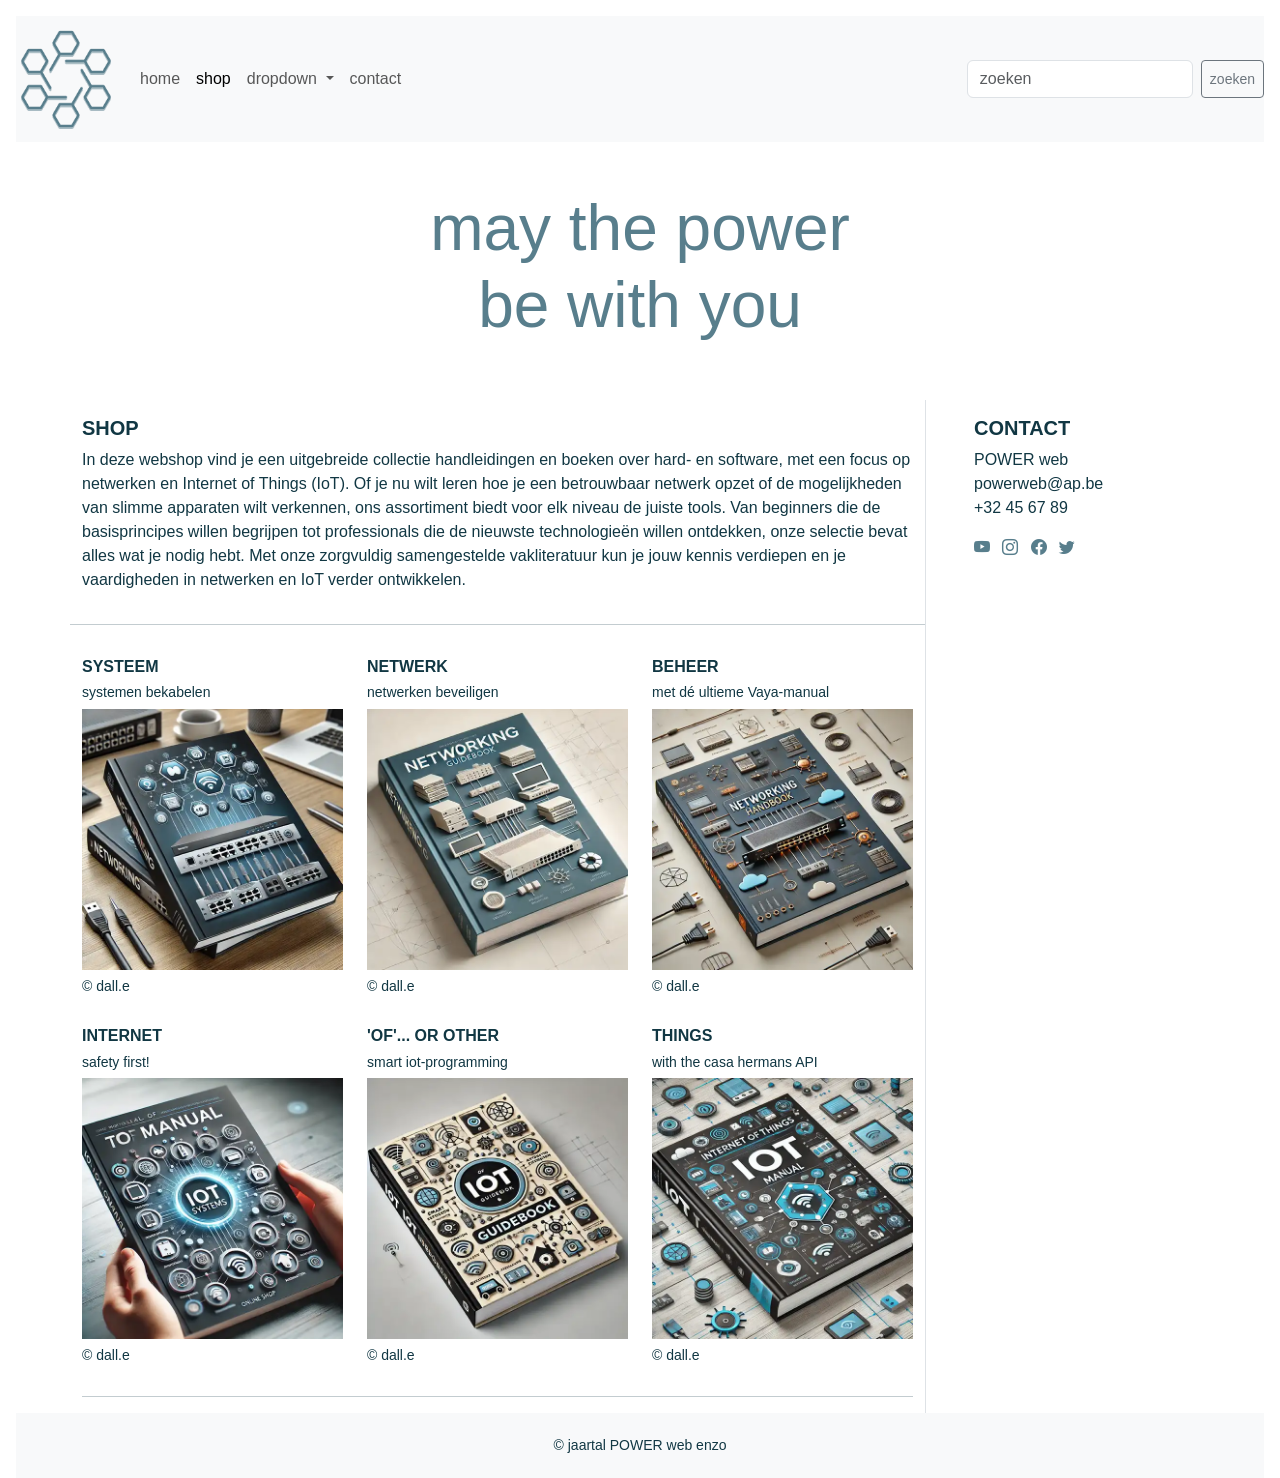
==== portofolio/index.html @ 8deacc4c "Add files via upload" ====
<!DOCTYPE html>
<html lang="nl-BE">

<head>
  <meta charset="UTF-8">
  <meta name="viewport" content="width=device-width, initial-scale=1.0">
  <title>shop</title>
  <!-- resetten van browsers -->
  <link rel="stylesheet" href="css/reset.css">
  <!-- Bootstrap CSS -->
  <link href="https://cdn.jsdelivr.net/npm/bootstrap@5.3.3/dist/css/bootstrap.min.css" rel="stylesheet"
    integrity="sha384-QWTKZyjpPEjISv5WaRU9OFeRpok6YctnYmDr5pNlyT2bRjXh0JMhjY6hW+ALEwIH" crossorigin="anonymous">
  <!-- Bootstrap CSS icons: https://icons.getbootstrap.com/#usage -->
  <link rel="stylesheet" href="https://cdn.jsdelivr.net/npm/bootstrap-icons@1.11.3/font/bootstrap-icons.min.css">
  <!-- JavaScript: Bootstrap Bundle with Popper -->
  <script src="https://cdn.jsdelivr.net/npm/bootstrap@5.3.3/dist/js/bootstrap.bundle.min.js"
    integrity="sha384-YvpcrYf0tY3lHB60NNkmXc5s9fDVZLESaAA55NDzOxhy9GkcIdslK1eN7N6jIeHz" crossorigin="anonymous" defer>
    </script>
  <!-- eigen geschreven css voor jouw html-bestand -->
  <link rel="stylesheet" href="css/style.css">
</head>

<body class="p-3 m-0 border-0 bd-example">
  <nav class="navbar navbar-expand-md bg-light container-fluid">
    <a class="navbar-brand" href="#"><img src="assets/images/logo.png" alt="POWER web" width="100" height="100">
    </a>
    <button class="navbar-toggler" type="button" data-bs-toggle="collapse" data-bs-target="#navbarSupportedContent"
      aria-controls="navbarSupportedContent" aria-expanded="false" aria-label="Toggle navigation">
      <span class="navbar-toggler-icon"></span>
    </button>
    <div class="collapse navbar-collapse" id="navbarSupportedContent">
      <ul class="navbar-nav me-auto mb-2 mb-lg-0">
        <li class="nav-item">
          <a class="nav-link" href="#">home</a>
        </li>
        <li class="nav-item">
          <a class="nav-link active" aria-current="page" href=" #">shop</a>
        </li>
        <li class="nav-item dropdown">
          <a class="nav-link dropdown-toggle" href="#" role="button" data-bs-toggle="dropdown" aria-expanded="false">
            dropdown
          </a>
          <ul class="dropdown-menu">
            <li><a class="dropdown-item" href="#">subpagina 1</a></li>
            <li><a class="dropdown-item" href="#">subpagina 2</a></li>
            <li><a class="dropdown-item" href="#">subpagina 3</a></li>
          </ul>
        </li>
        <li class="nav-item">
          <a class="nav-link" href="contact.html">contact</a>
        </li>
      </ul>
      <form class="d-flex" role="search">
        <input class="form-control me-2" type="search" placeholder="zoeken" aria-label="Search">
        <button class="btn btn-sm btn-outline-secondary" type="submit">zoeken</button>
      </form>
    </div>
  </nav>

  <header class="row m-5">
    <h1 class="col display-3 blauwgrijs text-center">may the power<br>be with you</h1>
  </header>

  <div class="container">
    <div class="row">
      <main class="col-md-9">
        <section id="shopintro" class="row">
          <article class="col-12 mb-3">
            <h2 class="text-uppercase fs-5 fw-bolder pt-3">shop</h2>
            <p>In deze webshop vind je een uitgebreide collectie handleidingen en boeken over hard- en software, met een
              focus op netwerken en Internet of Things (IoT). Of je nu wilt leren hoe je een betrouwbaar netwerk opzet
              of de mogelijkheden van slimme apparaten wilt verkennen, ons assortiment biedt voor elk niveau de juiste
              tools. Van beginners die de basisprincipes willen begrijpen tot professionals die de nieuwste
              technologieën willen ontdekken, onze selectie bevat alles wat je nodig hebt. Met onze zorgvuldig
              samengestelde vakliteratuur kun je jouw kennis verdiepen en je vaardigheden in netwerken en IoT verder
              ontwikkelen.</p>
          </article>
          <hr>

          <article class="shop-item col-12 col-sm-6 col-md-4">
            <h2 class="text-uppercase fs-6 fw-bolder pt-3">systeem</h2>
            <p class="h6 small">systemen bekabelen</p>
            <a href="#" rel="noopener">
              <figure>
                <img src="assets/images/boek-snb-1.webp" class="img-fluid" alt="foto van systeem"
                  title="systemen bekabelen">
                <figcaption class="h6 small mt-2">&copy; dall.e</figcaption>
              </figure>
            </a>
          </article>
          <article class="shop-item col-12 col-sm-6 col-md-4">
            <h2 class="text-uppercase fs-6 fw-bolder pt-3">netwerk</h2>
            <p class="h6 small">netwerken beveiligen</p>
            <a href="#" rel="noopener">
              <figure><img src="assets/images/boek-snb-2.webp" class="img-fluid" alt="foto van netwerk"
                  title="netwerken beveiligen">
                <figcaption class="h6 small mt-2">&copy; dall.e</figcaption>
              </figure>
            </a>
          </article>
          <article class="shop-item col-12 col-sm-6 col-md-4">
            <h2 class="text-uppercase fs-6 fw-bolder pt-3">beheer</h2>
            <p class="h6 small">met dé ultieme Vaya-manual</p>
            <a href="#" rel="noopener">
              <figure><img src="assets/images/boek-snb-3.webp" class="img-fluid" alt="foto van beheer"
                  title="dé ultieme Vaya-manual">
                <figcaption class="h6 small mt-2">&copy; dall.e</figcaption>
              </figure>
            </a>
          </article>
          <article class="shop-item col-12 col-sm-6 col-md-4">
            <h2 class="text-uppercase fs-6 fw-bolder pt-3">internet</h2>
            <p class="h6 small">safety first!</p>
            <a href="#" rel="noopener">
              <figure><img src="assets/images/boek-iot-1.webp" class="img-fluid" alt="foto van internet"
                  title="safety first!">
                <figcaption class="h6 small mt-2">&copy; dall.e</figcaption>
              </figure>
            </a>
          </article>
          <article class="shop-item col-12 col-sm-6 col-md-4">
            <h2 class="text-uppercase fs-6 fw-bolder pt-3">'of'... or other</h2>
            <p class="h6 small">smart iot-programming</p>
            <a href="#" rel="noopener">
              <figure><img src="assets/images/boek-iot-2.webp" class="img-fluid" alt="foto van iot boek"
                  title="smart iot-programming">
                <figcaption class="h6 small mt-2">&copy; dall.e</figcaption>
              </figure>
            </a>
          </article>
          <article class="shop-item col-12 col-sm-6 col-md-4">
            <h2 class="text-uppercase fs-6 fw-bolder pt-3">things</h2>
            <p class="h6 small">with the casa hermans API</p>
            <a href="#" rel="noopener">
              <figure><img src="assets/images/boek-iot-3.webp" class="img-fluid" alt="foto van things"
                  title="the casa hermans API">
                <figcaption class="h6 small mt-2">&copy; dall.e</figcaption>
              </figure>
            </a>
          </article>
        </section>
        <hr>
      </main>

      <aside class="col-md-3 border-start ps-5">
        <h2 class="text-uppercase fs-5 fw-bolder pt-3">contact</h2>
        <p>POWER web<br>
          <a href="mailto:powerweb@ap.be">powerweb@ap.be</a><br>
          +32 45 67 89
        </p>
        <ul class="list-inline socials">
          <li class="list-inline-item">
            <a href="https://www.youtube.com" target="_blank">
              <i class="bi bi-youtube blauwgrijs fs-6"></i>
            </a>
          </li>
          <li class="list-inline-item">
            <a href="https://www.instagram.com" target="_blank">
              <i class="bi bi-instagram blauwgrijs fs-6"></i>
            </a>
          </li>
          <li class="list-inline-item">
            <a href="https://www.facebook.com" target="_blank">
              <i class="bi bi-facebook blauwgrijs fs-6"></i>
            </a>
          </li>
          <li class="list-inline-item">
            <a href="https://twitter.com/" target="_blank">
              <i class="bi bi-twitter blauwgrijs fs-6"></i>
            </a>
          </li>
        </ul>
      </aside>
    </div>
  </div>
  <footer class="container-fluid bg-light text-center h6 small p-4">&copy; jaartal POWER web enzo</footer>
</body>

</html>
---- portofolio/css/style.css ----
html,
body {
  box-sizing: border-box;
  background-color: #fff;
  margin: 0;
  padding: 0;
  font-family: Arial, Helvetica, sans-serif;
  color: #113743;
  height: 100%;
  width: 100%;
}

a,
a:hover {
  text-decoration: none;
  color: #587e8c;
}

.blauwgrijs {
  color: #587e8c;
}

span {
  color: red;
}

.btn-primary {
  --bs-btn-color: #fff;
  --bs-btn-bg: #587e8c;
  --bs-btn-border-color: #587e8c;
  --bs-btn-hover-color: #fff;
  --bs-btn-hover-bg: #113743;
  --bs-btn-hover-border-color: #113743;
  --bs-btn-focus-shadow-rgb: 49, 132, 253;
  --bs-btn-active-color: #fff;
  --bs-btn-active-bg: #113743;
  --bs-btn-active-border-color: #113743;
  --bs-btn-active-shadow: inset 0 3px 5px rgba(0, 0, 0, 0.125);
  --bs-btn-disabled-color: #fff;
  --bs-btn-disabled-bg: #587e8c;
  --bs-btn-disabled-border-color: #587e8c
}
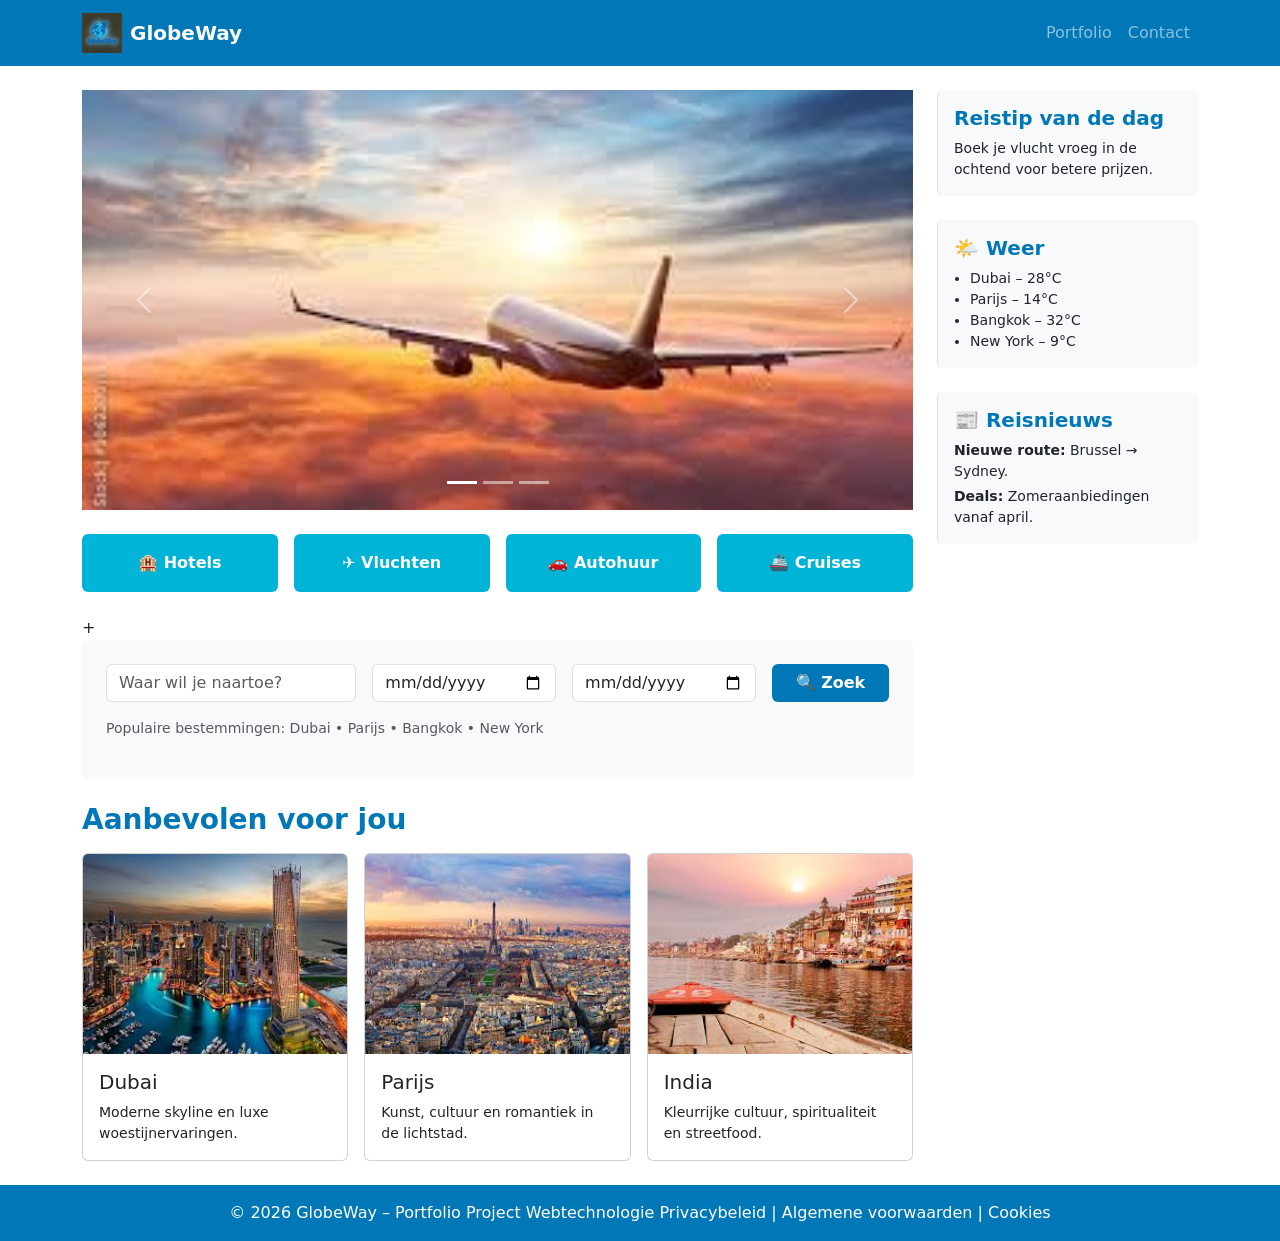
==== commit ffa37133: "Add files via upload" ====
--- a/portofolio/index.html
+++ b/portofolio/index.html
@@ -1,179 +1,266 @@
-<!DOCTYPE html>
-<html lang="nl-BE">
-
-<head>
-  <meta charset="UTF-8">
-  <meta name="viewport" content="width=device-width, initial-scale=1.0">
-  <title>shop</title>
-  <!-- resetten van browsers -->
-  <link rel="stylesheet" href="css/reset.css">
-  <!-- Bootstrap CSS -->
-  <link href="https://cdn.jsdelivr.net/npm/bootstrap@5.3.3/dist/css/bootstrap.min.css" rel="stylesheet"
-    integrity="sha384-QWTKZyjpPEjISv5WaRU9OFeRpok6YctnYmDr5pNlyT2bRjXh0JMhjY6hW+ALEwIH" crossorigin="anonymous">
-  <!-- Bootstrap CSS icons: https://icons.getbootstrap.com/#usage -->
-  <link rel="stylesheet" href="https://cdn.jsdelivr.net/npm/bootstrap-icons@1.11.3/font/bootstrap-icons.min.css">
-  <!-- JavaScript: Bootstrap Bundle with Popper -->
-  <script src="https://cdn.jsdelivr.net/npm/bootstrap@5.3.3/dist/js/bootstrap.bundle.min.js"
-    integrity="sha384-YvpcrYf0tY3lHB60NNkmXc5s9fDVZLESaAA55NDzOxhy9GkcIdslK1eN7N6jIeHz" crossorigin="anonymous" defer>
-    </script>
-  <!-- eigen geschreven css voor jouw html-bestand -->
-  <link rel="stylesheet" href="css/style.css">
-</head>
-
-<body class="p-3 m-0 border-0 bd-example">
-  <nav class="navbar navbar-expand-md bg-light container-fluid">
-    <a class="navbar-brand" href="#"><img src="assets/images/logo.png" alt="POWER web" width="100" height="100">
-    </a>
-    <button class="navbar-toggler" type="button" data-bs-toggle="collapse" data-bs-target="#navbarSupportedContent"
-      aria-controls="navbarSupportedContent" aria-expanded="false" aria-label="Toggle navigation">
-      <span class="navbar-toggler-icon"></span>
-    </button>
-    <div class="collapse navbar-collapse" id="navbarSupportedContent">
-      <ul class="navbar-nav me-auto mb-2 mb-lg-0">
-        <li class="nav-item">
-          <a class="nav-link" href="#">home</a>
-        </li>
-        <li class="nav-item">
-          <a class="nav-link active" aria-current="page" href=" #">shop</a>
-        </li>
-        <li class="nav-item dropdown">
-          <a class="nav-link dropdown-toggle" href="#" role="button" data-bs-toggle="dropdown" aria-expanded="false">
-            dropdown
-          </a>
-          <ul class="dropdown-menu">
-            <li><a class="dropdown-item" href="#">subpagina 1</a></li>
-            <li><a class="dropdown-item" href="#">subpagina 2</a></li>
-            <li><a class="dropdown-item" href="#">subpagina 3</a></li>
+<!doctype html>
+<html lang="nl">
+  <head>
+    <meta charset="UTF-8" />
+    <meta name="viewport" content="width=device-width, initial-scale=1.0" />
+    <title>GlobeWay</title>
+    <link rel="stylesheet" href="css/reset.css" />
+    <link
+      href="https://cdn.jsdelivr.net/npm/bootstrap@5.3.3/dist/css/bootstrap.min.css"
+      rel="stylesheet"
+      integrity="sha384-QWTKZyjpPEjISv5WaRU9OFeRpok6YctnYmDr5pNlyT2bRjXh0JMhjY6hW+ALEwIH"
+      crossorigin="anonymous"
+    />
+    <link
+      rel="stylesheet"
+      href="https://cdn.jsdelivr.net/npm/bootstrap-icons@1.11.3/font/bootstrap-icons.min.css"
+    />
+    <script
+      src="https://cdn.jsdelivr.net/npm/bootstrap@5.3.3/dist/js/bootstrap.bundle.min.js"
+      integrity="sha384-YvpcrYf0tY3lHB60NNkmXc5s9fDVZLESaAA55NDzOxhy9GkcIdslK1eN7N6jIeHz"
+      crossorigin="anonymous"
+      defer
+    ></script>
+    <link rel="stylesheet" href="css/style.css" />
+  </head>
+
+  <body>
+    <nav class="navbar navbar-expand-lg navbar-dark bg-primary-blue">
+      <div class="container">
+        <a class="navbar-brand d-flex align-items-center" href="#">
+          <img src="assets/images/logo.png" height="40" class="me-2" />
+          <strong>GlobeWay</strong>
+        </a>
+
+        <button
+          class="navbar-toggler border-0"
+          type="button"
+          data-bs-toggle="collapse"
+          data-bs-target="#navMenu"
+        >
+          <span class="navbar-toggler-icon"></span>
+        </button>
+
+        <div class="collapse navbar-collapse justify-content-end" id="navMenu">
+          <ul class="navbar-nav">
+            <li class="nav-item">
+              <a class="nav-link" href="portfolio.html">Portfolio</a>
+            </li>
+
+            <li class="nav-item">
+              <a class="nav-link" href="contact.html">Contact</a>
+            </li>
           </ul>
-        </li>
-        <li class="nav-item">
-          <a class="nav-link" href="contact.html">contact</a>
-        </li>
-      </ul>
-      <form class="d-flex" role="search">
-        <input class="form-control me-2" type="search" placeholder="zoeken" aria-label="Search">
-        <button class="btn btn-sm btn-outline-secondary" type="submit">zoeken</button>
-      </form>
-    </div>
-  </nav>
-
-  <header class="row m-5">
-    <h1 class="col display-3 blauwgrijs text-center">may the power<br>be with you</h1>
-  </header>
-
-  <div class="container">
-    <div class="row">
-      <main class="col-md-9">
-        <section id="shopintro" class="row">
-          <article class="col-12 mb-3">
-            <h2 class="text-uppercase fs-5 fw-bolder pt-3">shop</h2>
-            <p>In deze webshop vind je een uitgebreide collectie handleidingen en boeken over hard- en software, met een
-              focus op netwerken en Internet of Things (IoT). Of je nu wilt leren hoe je een betrouwbaar netwerk opzet
-              of de mogelijkheden van slimme apparaten wilt verkennen, ons assortiment biedt voor elk niveau de juiste
-              tools. Van beginners die de basisprincipes willen begrijpen tot professionals die de nieuwste
-              technologieën willen ontdekken, onze selectie bevat alles wat je nodig hebt. Met onze zorgvuldig
-              samengestelde vakliteratuur kun je jouw kennis verdiepen en je vaardigheden in netwerken en IoT verder
-              ontwikkelen.</p>
-          </article>
-          <hr>
-
-          <article class="shop-item col-12 col-sm-6 col-md-4">
-            <h2 class="text-uppercase fs-6 fw-bolder pt-3">systeem</h2>
-            <p class="h6 small">systemen bekabelen</p>
-            <a href="#" rel="noopener">
-              <figure>
-                <img src="assets/images/boek-snb-1.webp" class="img-fluid" alt="foto van systeem"
-                  title="systemen bekabelen">
-                <figcaption class="h6 small mt-2">&copy; dall.e</figcaption>
-              </figure>
-            </a>
-          </article>
-          <article class="shop-item col-12 col-sm-6 col-md-4">
-            <h2 class="text-uppercase fs-6 fw-bolder pt-3">netwerk</h2>
-            <p class="h6 small">netwerken beveiligen</p>
-            <a href="#" rel="noopener">
-              <figure><img src="assets/images/boek-snb-2.webp" class="img-fluid" alt="foto van netwerk"
-                  title="netwerken beveiligen">
-                <figcaption class="h6 small mt-2">&copy; dall.e</figcaption>
-              </figure>
-            </a>
-          </article>
-          <article class="shop-item col-12 col-sm-6 col-md-4">
-            <h2 class="text-uppercase fs-6 fw-bolder pt-3">beheer</h2>
-            <p class="h6 small">met dé ultieme Vaya-manual</p>
-            <a href="#" rel="noopener">
-              <figure><img src="assets/images/boek-snb-3.webp" class="img-fluid" alt="foto van beheer"
-                  title="dé ultieme Vaya-manual">
-                <figcaption class="h6 small mt-2">&copy; dall.e</figcaption>
-              </figure>
-            </a>
-          </article>
-          <article class="shop-item col-12 col-sm-6 col-md-4">
-            <h2 class="text-uppercase fs-6 fw-bolder pt-3">internet</h2>
-            <p class="h6 small">safety first!</p>
-            <a href="#" rel="noopener">
-              <figure><img src="assets/images/boek-iot-1.webp" class="img-fluid" alt="foto van internet"
-                  title="safety first!">
-                <figcaption class="h6 small mt-2">&copy; dall.e</figcaption>
-              </figure>
-            </a>
-          </article>
-          <article class="shop-item col-12 col-sm-6 col-md-4">
-            <h2 class="text-uppercase fs-6 fw-bolder pt-3">'of'... or other</h2>
-            <p class="h6 small">smart iot-programming</p>
-            <a href="#" rel="noopener">
-              <figure><img src="assets/images/boek-iot-2.webp" class="img-fluid" alt="foto van iot boek"
-                  title="smart iot-programming">
-                <figcaption class="h6 small mt-2">&copy; dall.e</figcaption>
-              </figure>
-            </a>
-          </article>
-          <article class="shop-item col-12 col-sm-6 col-md-4">
-            <h2 class="text-uppercase fs-6 fw-bolder pt-3">things</h2>
-            <p class="h6 small">with the casa hermans API</p>
-            <a href="#" rel="noopener">
-              <figure><img src="assets/images/boek-iot-3.webp" class="img-fluid" alt="foto van things"
-                  title="the casa hermans API">
-                <figcaption class="h6 small mt-2">&copy; dall.e</figcaption>
-              </figure>
-            </a>
-          </article>
-        </section>
-        <hr>
-      </main>
-
-      <aside class="col-md-3 border-start ps-5">
-        <h2 class="text-uppercase fs-5 fw-bolder pt-3">contact</h2>
-        <p>POWER web<br>
-          <a href="mailto:powerweb@ap.be">powerweb@ap.be</a><br>
-          +32 45 67 89
-        </p>
-        <ul class="list-inline socials">
-          <li class="list-inline-item">
-            <a href="https://www.youtube.com" target="_blank">
-              <i class="bi bi-youtube blauwgrijs fs-6"></i>
-            </a>
-          </li>
-          <li class="list-inline-item">
-            <a href="https://www.instagram.com" target="_blank">
-              <i class="bi bi-instagram blauwgrijs fs-6"></i>
-            </a>
-          </li>
-          <li class="list-inline-item">
-            <a href="https://www.facebook.com" target="_blank">
-              <i class="bi bi-facebook blauwgrijs fs-6"></i>
-            </a>
-          </li>
-          <li class="list-inline-item">
-            <a href="https://twitter.com/" target="_blank">
-              <i class="bi bi-twitter blauwgrijs fs-6"></i>
-            </a>
-          </li>
-        </ul>
-      </aside>
-    </div>
-  </div>
-  <footer class="container-fluid bg-light text-center h6 small p-4">&copy; jaartal POWER web enzo</footer>
-</body>
-
-</html>+        </div>
+      </div>
+    </nav>
+
+    <main class="container my-4">
+      <div class="row g-4">
+        <!-- MAIN CONTENT -->
+        <div class="col-lg-9">
+          <!-- SLIDER -->
+          <div id="hero" class="carousel slide mb-4" data-bs-ride="carousel">
+            <div class="carousel-indicators">
+              <button
+                type="button"
+                data-bs-target="#hero"
+                data-bs-slide-to="0"
+                class="active"
+              ></button>
+              <button
+                type="button"
+                data-bs-target="#hero"
+                data-bs-slide-to="1"
+              ></button>
+              <button
+                type="button"
+                data-bs-target="#hero"
+                data-bs-slide-to="2"
+              ></button>
+            </div>
+
+            <div class="carousel-inner">
+              <div class="carousel-item active">
+                <img
+                  src="assets/images/s1.jpg"
+                  class="d-block w-100 hero-img"
+                />
+              </div>
+              <div class="carousel-item">
+                <img
+                  src="assets/images/s2.jpg"
+                  class="d-block w-100 hero-img"
+                />
+              </div>
+              <div class="carousel-item">
+                <img
+                  src="assets/images/s3.jpg"
+                  class="d-block w-100 hero-img"
+                />
+              </div>
+            </div>
+
+            <button
+              class="carousel-control-prev"
+              type="button"
+              data-bs-target="#hero"
+              data-bs-slide="prev"
+            >
+              <span class="carousel-control-prev-icon"></span>
+            </button>
+            <button
+              class="carousel-control-next"
+              type="button"
+              data-bs-target="#hero"
+              data-bs-slide="next"
+            >
+              <span class="carousel-control-next-icon"></span>
+            </button>
+          </div>
+
+          <div class="row text-center g-3 mb-4">
+            <div class="col-6 col-md-3">
+              <button class="btn btn-accent w-100 py-3 fw-bold">
+                🏨 Hotels
+              </button>
+            </div>
+            <div class="col-6 col-md-3">
+              <button class="btn btn-accent w-100 py-3 fw-bold">
+                ✈️ Vluchten
+              </button>
+            </div>
+            <div class="col-6 col-md-3">
+              <button class="btn btn-accent w-100 py-3 fw-bold">
+                🚗 Autohuur
+              </button>
+            </div>
+            <div class="col-6 col-md-3">
+              <button class="btn btn-accent w-100 py-3 fw-bold">
+                🚢 Cruises
+              </button>
+            </div>
+          </div>
+
+          +
+          <div class="p-4 bg-light rounded mb-4">
+            <form class="row g-3">
+              <div class="col-md-4">
+                <input
+                  type="text"
+                  class="form-control"
+                  placeholder="Waar wil je naartoe?"
+                />
+              </div>
+              <div class="col-md-3">
+                <input type="date" class="form-control" />
+              </div>
+              <div class="col-md-3">
+                <input type="date" class="form-control" />
+              </div>
+              <div class="col-md-2 d-grid">
+                <button class="btn btn-primary-blue fw-bold">🔍 Zoek</button>
+              </div>
+            </form>
+
+            <p class="mt-3 small text-muted">
+              Populaire bestemmingen: Dubai • Parijs • Bangkok • New York
+            </p>
+          </div>
+
+          <h3 class="text-primary-blue fw-bold mb-3">Aanbevolen voor jou</h3>
+
+          <div class="row g-3">
+            <div class="col-md-4">
+              <div class="card">
+                <img
+                  src="[data-uri]"
+                  height="200px"
+                  class="card-img-top"
+                />
+                <div class="card-body">
+                  <h5 class="card-title">Dubai</h5>
+                  <p class="card-text small">
+                    Moderne skyline en luxe woestijnervaringen.
+                  </p>
+                </div>
+              </div>
+            </div>
+
+            <div class="col-md-4">
+              <div class="card">
+                <img
+                  src="[data-uri]"
+                  height="200px"
+                  class="card-img-top"
+                />
+                <div class="card-body">
+                  <h5 class="card-title">Parijs</h5>
+                  <p class="card-text small">
+                    Kunst, cultuur en romantiek in de lichtstad.
+                  </p>
+                </div>
+              </div>
+            </div>
+
+            <div class="col-md-4">
+              <div class="card">
+                <img
+                  src="[data-uri]"
+                  height="200px"
+                  class="card-img-top"
+                />
+                <div class="card-body">
+                  <h5 class="card-title">India</h5>
+                  <p class="card-text small">
+                    Kleurrijke cultuur, spiritualiteit en streetfood.
+                  </p>
+                </div>
+              </div>
+            </div>
+          </div>
+        </div>
+
+        <aside class="col-lg-3">
+          <div
+            class="p-3 bg-light border-start border-primary-blue rounded mb-4"
+          >
+            <h5 class="fw-bold text-primary-blue">Reistip van de dag</h5>
+            <p class="small mb-0">
+              Boek je vlucht vroeg in de ochtend voor betere prijzen.
+            </p>
+          </div>
+
+          <div
+            class="p-3 bg-light border-start border-primary-blue rounded mb-4"
+          >
+            <h5 class="fw-bold text-primary-blue">🌤️ Weer</h5>
+            <ul class="small ps-3 mb-0">
+              <li>Dubai – 28°C</li>
+              <li>Parijs – 14°C</li>
+              <li>Bangkok – 32°C</li>
+              <li>New York – 9°C</li>
+            </ul>
+          </div>
+
+          <div class="p-3 bg-light border-start border-primary-blue rounded">
+            <h5 class="fw-bold text-primary-blue">📰 Reisnieuws</h5>
+            <p class="small mb-1">
+              <strong>Nieuwe route:</strong> Brussel → Sydney.
+            </p>
+            <p class="small mb-0">
+              <strong>Deals:</strong> Zomeraanbiedingen vanaf april.
+            </p>
+          </div>
+        </aside>
+      </div>
+    </main>
+
+    <footer class="bg-primary-blue text-white text-center py-3 mt-4">
+      © 2026 GlobeWay – Portfolio Project Webtechnologie Privacybeleid |
+      Algemene voorwaarden | Cookies
+    </footer>
+
+    <script src="https://cdn.jsdelivr.net/npm/bootstrap@5.3.3/dist/js/bootstrap.bundle.min.js"></script>
+  </body>
+</html>
--- a/portofolio/css/style.css
+++ b/portofolio/css/style.css
@@ -1,42 +1,27 @@
-html,
-body {
-  box-sizing: border-box;
-  background-color: #fff;
-  margin: 0;
-  padding: 0;
-  font-family: Arial, Helvetica, sans-serif;
-  color: #113743;
-  height: 100%;
-  width: 100%;
+/* variable gebruiken voor kleuren doorheen de website */
+.bg-primary-blue {
+  background-color: #0077b6;
 }
 
-a,
-a:hover {
-  text-decoration: none;
-  color: #587e8c;
+.text-primary-blue {
+  color: #0077b6;
 }
 
-.blauwgrijs {
-  color: #587e8c;
+.btn-primary-blue {
+  background-color: #0077b6;
+  color: white;
 }
 
-span {
-  color: red;
+.btn-accent {
+  background-color: #00b4d8;
+  color: white;
 }
 
-.btn-primary {
-  --bs-btn-color: #fff;
-  --bs-btn-bg: #587e8c;
-  --bs-btn-border-color: #587e8c;
-  --bs-btn-hover-color: #fff;
-  --bs-btn-hover-bg: #113743;
-  --bs-btn-hover-border-color: #113743;
-  --bs-btn-focus-shadow-rgb: 49, 132, 253;
-  --bs-btn-active-color: #fff;
-  --bs-btn-active-bg: #113743;
-  --bs-btn-active-border-color: #113743;
-  --bs-btn-active-shadow: inset 0 3px 5px rgba(0, 0, 0, 0.125);
-  --bs-btn-disabled-color: #fff;
-  --bs-btn-disabled-bg: #587e8c;
-  --bs-btn-disabled-border-color: #587e8c
+.btn-accent:hover {
+  background-color: #0077b6;
+}
+
+.hero-img {
+  height: 420px;
+  object-fit: cover;
 }
